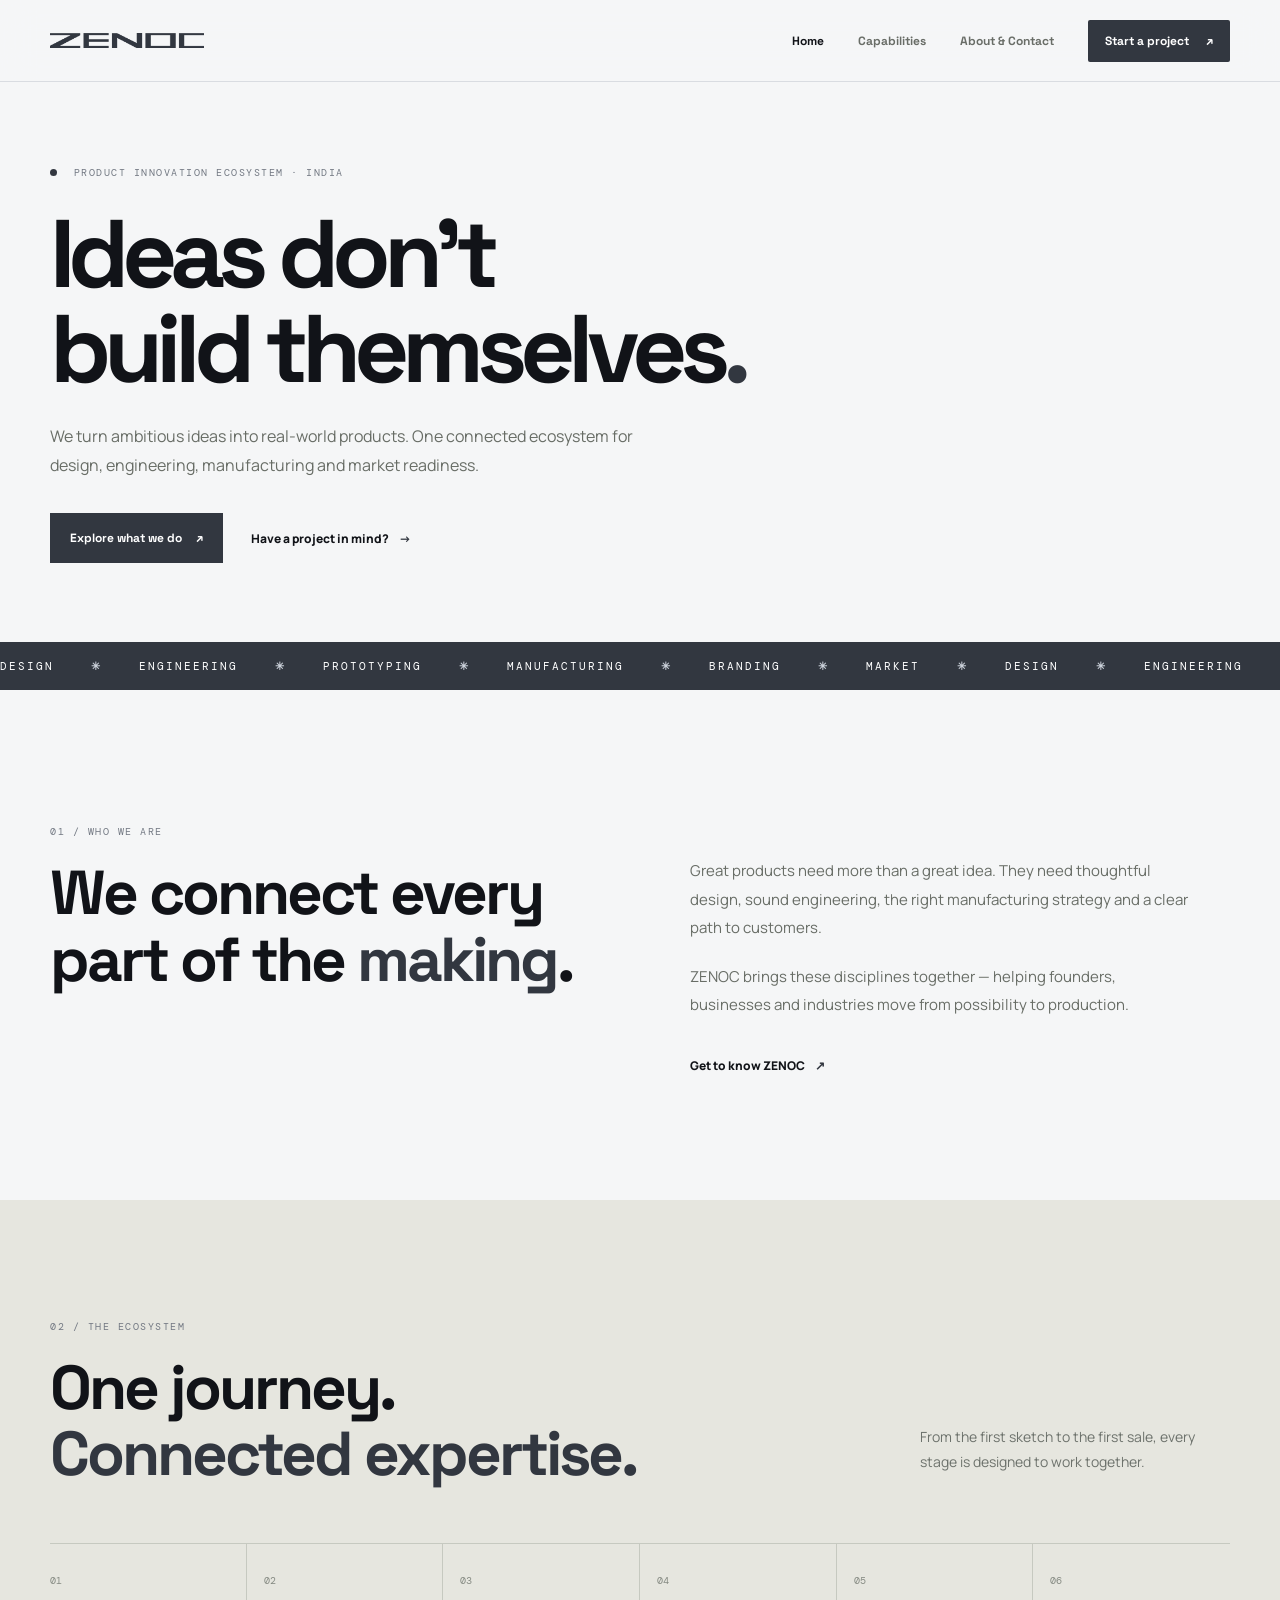
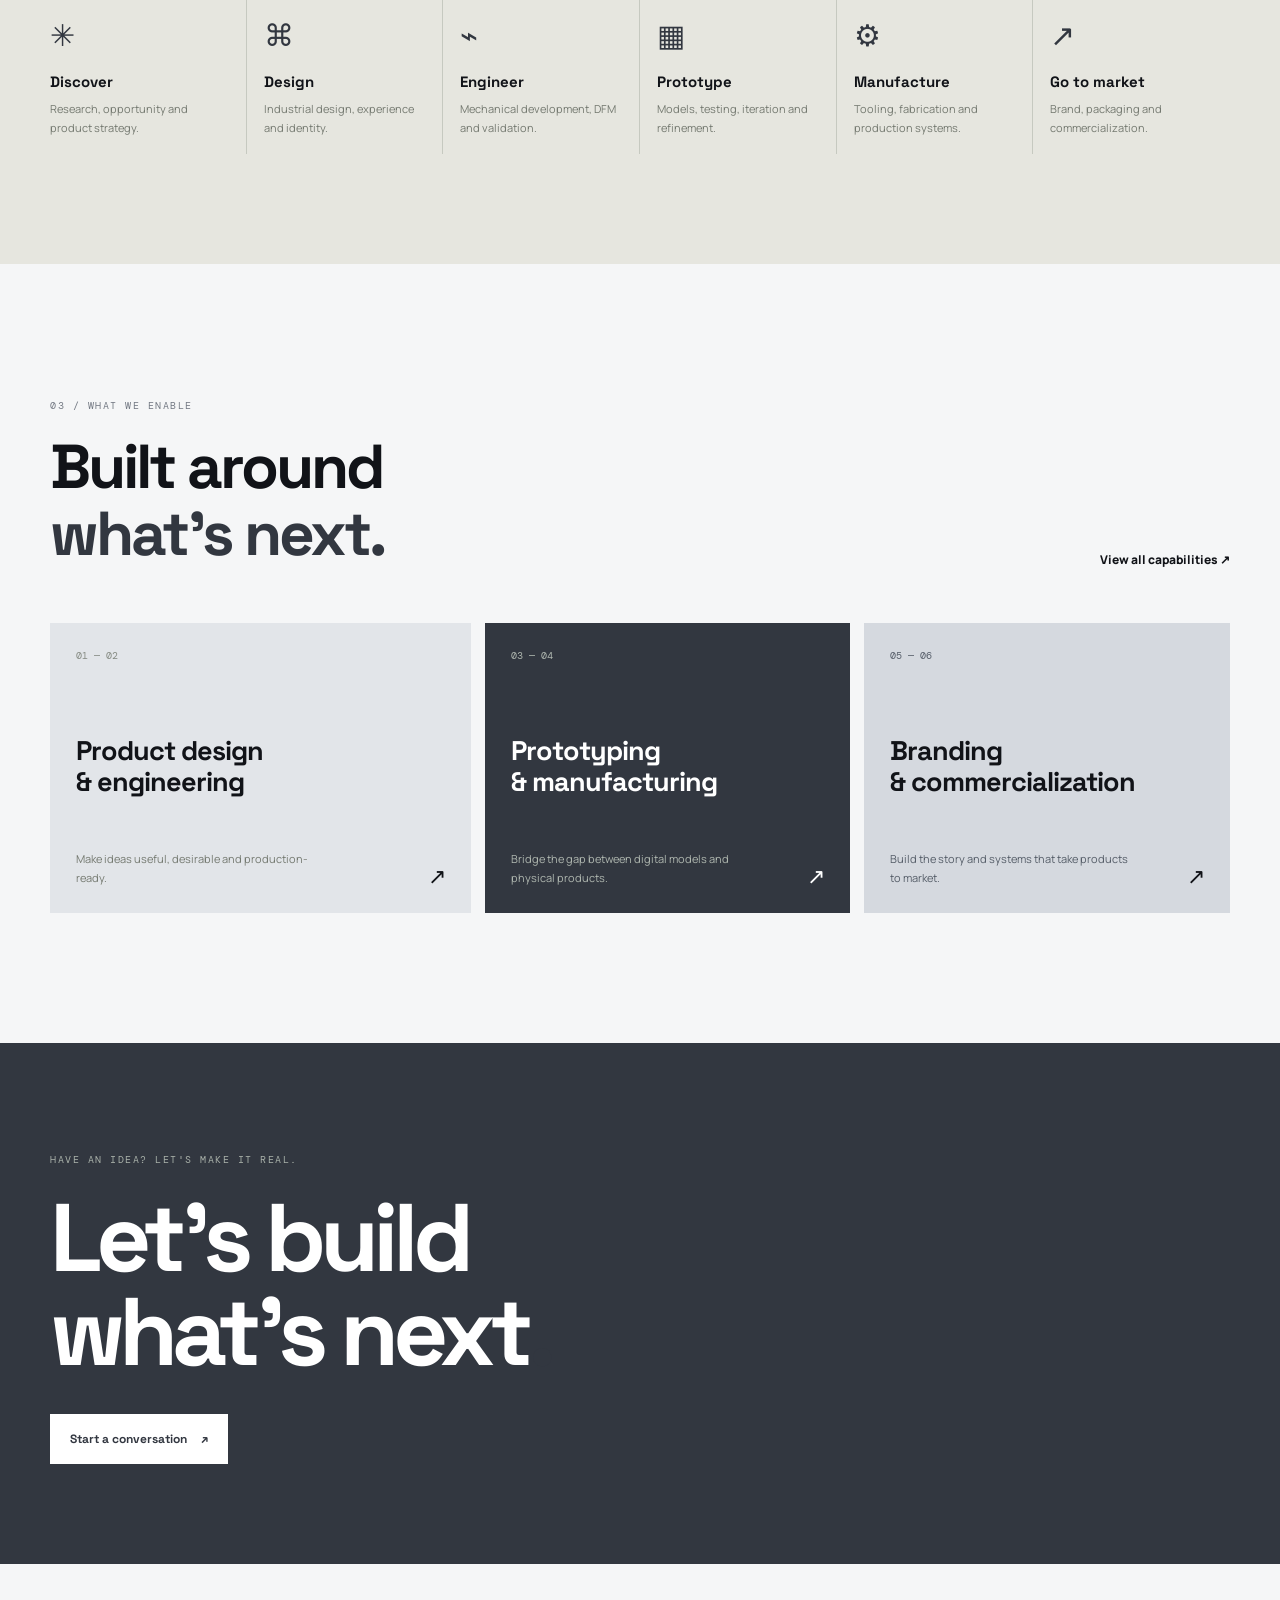
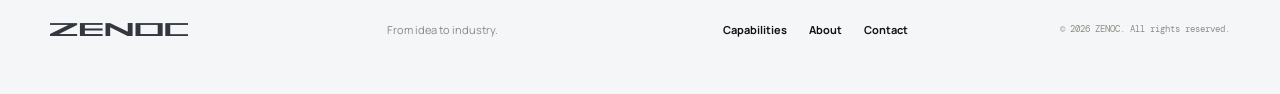
==== index.html @ 17db70b9 "upload of website" ====
<!DOCTYPE html>
<html lang="en">
<head>
  <meta charset="UTF-8"><meta name="viewport" content="width=device-width, initial-scale=1.0">
  <meta name="description" content="ZENOC — an integrated product innovation ecosystem, from idea to market.">
  <title>ZENOC — From Idea to Industry</title>
  <link rel="preconnect" href="https://fonts.googleapis.com"><link rel="preconnect" href="https://fonts.gstatic.com" crossorigin>
  <link href="https://fonts.googleapis.com/css2?family=DM+Mono:wght@400;500&family=Manrope:wght@400;500;600;700;800&family=Space+Grotesk:wght@400;500;600;700&display=swap" rel="stylesheet">
  <link rel="stylesheet" href="styles.css"><script src="script.js" defer></script>
</head>
<body>
<header class="site-header"><a class="brand logo-brand" href="index.html"><img src="zenoc-logo.png" alt="ZENOC"></a><button class="menu-toggle" aria-label="Open menu" aria-expanded="false">☰</button>
<nav class="nav"><a class="active" href="index.html">Home</a><a href="capabilities.html">Capabilities</a><a href="about.html">About & Contact</a><a class="nav-cta" href="about.html#contact">Start a project <span>↗</span></a></nav></header>
<main>
<section class="hero wrap">
  <div class="hero-copy"><p class="eyebrow"><i></i> PRODUCT INNOVATION ECOSYSTEM · INDIA</p>
    <h1>Ideas don't<br>build themselves<span class="accent">.</span></h1>
    <p class="hero-lead">We turn ambitious ideas into real-world products. One connected ecosystem for design, engineering, manufacturing and market readiness.</p>
    <div class="hero-actions"><a class="button button-dark" href="capabilities.html">Explore what we do <span>↗</span></a><a class="text-link" href="about.html#contact">Have a project in mind? <span>→</span></a></div>
  </div>
</section>
<section class="ticker"><div>DESIGN <b>✳</b> ENGINEERING <b>✳</b> PROTOTYPING <b>✳</b> MANUFACTURING <b>✳</b> BRANDING <b>✳</b> MARKET <b>✳</b> DESIGN <b>✳</b> ENGINEERING <b>✳</b></div></section>
<section class="section wrap intro-section"><div><p class="eyebrow">01 / WHO WE ARE</p><h2>We connect every<br>part of the <em>making</em>.</h2></div><div class="intro-text"><p>Great products need more than a great idea. They need thoughtful design, sound engineering, the right manufacturing strategy and a clear path to customers.</p><p>ZENOC brings these disciplines together — helping founders, businesses and industries move from possibility to production.</p><a class="arrow-link" href="about.html">Get to know ZENOC <span>↗</span></a></div></section>
<section class="ecosystem-section"><div class="wrap"><div class="section-heading"><div><p class="eyebrow">02 / THE ECOSYSTEM</p><h2>One journey.<br><em>Connected expertise.</em></h2></div><p>From the first sketch to the first sale, every stage is designed to work together.</p></div>
<div class="journey">
  <div class="journey-step"><span>01</span><div class="step-icon">✳</div><h3>Discover</h3><p>Research, opportunity and product strategy.</p></div>
  <div class="journey-step"><span>02</span><div class="step-icon">⌘</div><h3>Design</h3><p>Industrial design, experience and identity.</p></div>
  <div class="journey-step"><span>03</span><div class="step-icon">⌁</div><h3>Engineer</h3><p>Mechanical development, DFM and validation.</p></div>
  <div class="journey-step"><span>04</span><div class="step-icon">▦</div><h3>Prototype</h3><p>Models, testing, iteration and refinement.</p></div>
  <div class="journey-step"><span>05</span><div class="step-icon">⚙</div><h3>Manufacture</h3><p>Tooling, fabrication and production systems.</p></div>
  <div class="journey-step"><span>06</span><div class="step-icon">↗</div><h3>Go to market</h3><p>Brand, packaging and commercialization.</p></div>
</div></div></section>
<section class="section wrap capabilities-preview"><div class="section-heading"><div><p class="eyebrow">03 / WHAT WE ENABLE</p><h2>Built around<br><em>what's next.</em></h2></div><a class="arrow-link" href="capabilities.html">View all capabilities ↗</a></div>
<div class="cap-grid"><a class="cap-card cap-large" href="capabilities.html"><span class="card-no">01 — 02</span><h3>Product design<br>& engineering</h3><p>Make ideas useful, desirable and production-ready.</p><span class="card-arrow">↗</span></a><a class="cap-card cap-dark" href="capabilities.html"><span class="card-no">03 — 04</span><h3>Prototyping<br>& manufacturing</h3><p>Bridge the gap between digital models and physical products.</p><span class="card-arrow">↗</span></a><a class="cap-card cap-orange" href="capabilities.html"><span class="card-no">05 — 06</span><h3>Branding<br>& commercialization</h3><p>Build the story and systems that take products to market.</p><span class="card-arrow">↗</span></a></div></section>
<section class="cta-band"><div class="wrap cta-inner"><p class="eyebrow">HAVE AN IDEA? LET'S MAKE IT REAL.</p><h2>Let's build<br>what's next<span class="accent">.</span></h2><a class="button button-light" href="about.html#contact">Start a conversation <span>↗</span></a></div></section>
</main>
<footer class="footer wrap"><a class="brand logo-brand" href="index.html"><img src="zenoc-logo.png" alt="ZENOC"></a><p>From idea to industry.</p><div class="footer-links"><a href="capabilities.html">Capabilities</a><a href="about.html">About</a><a href="about.html#contact">Contact</a></div><small>© <span id="year"></span> ZENOC. All rights reserved.</small></footer>
</body></html>
---- styles.css ----
/* ZENOC — responsive visual system */
:root{--ink:#171918;--paper:#f2f1ec;--muted:#777b75;--line:#d6d7d0;--orange:#323740;--white:#fff;--mono:"DM Mono",monospace;--sans:"Manrope",Arial,sans-serif}
*{box-sizing:border-box}html{scroll-behavior:smooth}body{margin:0;background:var(--paper);color:var(--ink);font-family:var(--sans);-webkit-font-smoothing:antialiased}a{color:inherit;text-decoration:none}.wrap{width:min(1180px,calc(100% - 64px));margin:auto}.site-header{height:82px;padding:0 max(32px,calc((100vw - 1180px)/2));display:flex;align-items:center;justify-content:space-between;border-bottom:1px solid var(--line);position:relative;z-index:5;background:rgba(242,241,236,.94)}.brand{font-size:25px;font-weight:800;letter-spacing:-2px}.brand span{font:10px var(--mono);vertical-align:top;margin-left:3px;letter-spacing:0}.nav{display:flex;align-items:center;gap:34px;font-size:12px;font-weight:700}.nav a:not(.nav-cta){color:#696d67}.nav a.active,.nav a:hover{color:var(--ink)}.nav-cta{background:var(--ink);color:white;padding:13px 17px;border-radius:2px}.nav-cta span,.button span{margin-left:14px}.menu-toggle{display:none;border:0;background:none;font-size:23px}.hero{min-height:650px;display:grid;grid-template-columns:1fr .9fr;align-items:center;gap:45px;padding-top:65px;padding-bottom:70px}.eyebrow{font:10px var(--mono);letter-spacing:1.5px;color:var(--muted);text-transform:uppercase}.eyebrow i{display:inline-block;width:7px;height:7px;background:var(--orange);border-radius:50%;margin-right:9px}.hero h1,.page-hero h1{font-size:clamp(58px,7.5vw,100px);line-height:.99;letter-spacing:-7px;margin:28px 0 25px;font-weight:700}.accent{color:var(--orange)}.hero-lead,.page-lead{font-size:16px;line-height:1.8;color:#686d66;max-width:510px}.hero-actions{display:flex;align-items:center;gap:28px;margin-top:34px}.button{display:inline-flex;align-items:center;justify-content:center;padding:17px 20px;font-size:12px;font-weight:800;border:0;cursor:pointer;transition:transform .2s,background .2s}.button:hover{transform:translateY(-3px)}.button-dark{background:var(--ink);color:white}.button-dark:hover{background:var(--orange)}.button-light{background:var(--paper);color:var(--ink)}.text-link,.arrow-link{font-size:12px;font-weight:800}.text-link span,.arrow-link span{color:var(--orange);margin-left:8px}.hero-visual{height:480px;position:relative;overflow:hidden;background:#202523;background-image:linear-gradient(135deg,#303936,#111715)}.visual-grid{position:absolute;inset:0;background-image:linear-gradient(rgba(255,255,255,.08) 1px,transparent 1px),linear-gradient(90deg,rgba(255,255,255,.08) 1px,transparent 1px);background-size:40px 40px;mask-image:linear-gradient(transparent,#000 20%,#000 80%,transparent)}.orbit{position:absolute;border:1px solid rgba(255,255,255,.22);border-radius:50%;width:370px;height:370px;left:50%;top:50%;transform:translate(-50%,-50%) rotate(-28deg)}.orbit-two{width:470px;height:260px;transform:translate(-50%,-50%) rotate(35deg)}.core-object{position:absolute;left:50%;top:49%;transform:translate(-50%,-50%);width:190px;height:190px;filter:drop-shadow(20px 25px 22px #0008)}.core-front{position:absolute;inset:25px 15px 0;background:linear-gradient(145deg,#f56b40,#c43e23);clip-path:polygon(0 18%,74% 0,100% 18%,100% 82%,25% 100%,0 78%);display:grid;place-items:center;color:#fff;font-size:85px;font-weight:800;letter-spacing:-10px}.core-front span{color:#242b28}.core-top{position:absolute;top:0;left:15px;width:140px;height:45px;background:#ff986d;clip-path:polygon(0 40%,75% 0,100% 35%,25% 100%)}.core-side{position:absolute;right:0;top:30px;width:40px;height:145px;background:#9e321e;clip-path:polygon(0 0,100% 14%,100% 80%,0 100%)}.visual-label{position:absolute;color:#d7ddd8;font:9px var(--mono);letter-spacing:1.5px}.label-top{top:24px;left:24px}.label-bottom{bottom:24px;right:24px}.visual-cross{position:absolute;right:28px;top:20px;color:var(--orange);font-size:30px}.ticker{overflow:hidden;background:var(--orange);color:#171918;padding:17px 0;white-space:nowrap;font:11px var(--mono);letter-spacing:2px}.ticker div{min-width:max-content;animation:marquee 32s linear infinite}.ticker b{margin:0 28px}@keyframes marquee{to{transform:translateX(-35%)}}.section{padding-top:125px;padding-bottom:125px}.intro-section{display:grid;grid-template-columns:1fr 1fr;gap:100px}.section h2,.section-heading h2,.process-inner h2{font-size:clamp(40px,5vw,62px);line-height:1.08;letter-spacing:-3px;margin:22px 0 0}.section h2 em,.section-heading h2 em,.process-inner h2 em,.page-hero h1 em,.about-statement h2 span,.contact-grid h2 em{font-style:normal;color:var(--orange)}.intro-text{padding-top:42px;max-width:500px}.intro-text p{font-size:15px;line-height:1.9;color:#686d66;margin:0 0 20px}.arrow-link{display:inline-block;margin-top:17px}.ecosystem-section{background:#e6e6df;padding:110px 0}.section-heading{display:flex;justify-content:space-between;align-items:end;gap:40px;margin-bottom:55px}.section-heading>p{max-width:310px;color:#6d726c;font-size:14px;line-height:1.8}.journey{display:grid;grid-template-columns:repeat(6,1fr);border-top:1px solid #c6c9c0}.journey-step{padding:23px 17px 8px 0;border-right:1px solid #c6c9c0;min-height:210px}.journey-step+ .journey-step{padding-left:17px}.journey-step:last-child{border:0}.journey-step>span,.card-no,.capability-index,.audience-grid span{font:10px var(--mono);color:#858a82}.step-icon{font-size:30px;color:var(--orange);margin:25px 0 17px}.journey-step h3{font-size:15px;margin:0 0 9px}.journey-step p,.cap-card p{font-size:11px;line-height:1.7;color:#747970;margin:0}.capabilities-preview{padding-bottom:130px}.cap-grid{display:grid;grid-template-columns:1.15fr 1fr 1fr;gap:14px}.cap-card{min-height:290px;padding:26px;position:relative;display:flex;flex-direction:column;align-items:flex-start;justify-content:space-between;overflow:hidden;transition:transform .25s}.cap-card:hover{transform:translateY(-5px)}.cap-card h3{font-size:27px;line-height:1.15;letter-spacing:-1px;margin:30px 0 10px}.cap-card p{max-width:240px}.cap-large{background:#d7d9d1}.cap-dark{background:#222a26;color:white}.cap-dark p,.cap-dark .card-no{color:#b0b8b0}.cap-orange{background:var(--orange)}.cap-orange p,.cap-orange .card-no{color:#542719}.card-arrow{position:absolute;right:25px;bottom:22px;font-size:22px}.cta-band{background:#202724;color:white;padding:100px 0}.cta-inner{position:relative}.cta-inner h2{font-size:clamp(58px,8vw,96px);line-height:.98;letter-spacing:-6px;margin:25px 0 35px}.cta-inner .eyebrow{color:#a9b1a9}.footer{min-height:130px;display:grid;grid-template-columns:1fr 1fr 1fr auto;align-items:center;gap:20px}.footer>p{font-size:11px;color:#858a82}.footer-links{display:flex;gap:22px;font-size:11px;font-weight:700}.footer small{font:9px var(--mono);color:#8a8e87}.page-hero{padding-top:115px;padding-bottom:90px}.page-hero h1{font-size:clamp(58px,8vw,92px);margin:28px 0}.page-lead{max-width:560px}.capability-list{padding-bottom:110px}.capability-row{display:grid;grid-template-columns:180px 1fr 120px;gap:35px;padding:48px 0;border-top:1px solid var(--line)}.capability-index{padding-top:10px}.capability-row h2{font-size:35px;line-height:1.13;letter-spacing:-1.8px;margin:0 0 17px}.capability-row p{max-width:590px;color:#70756e;font-size:13px;line-height:1.8}.capability-row ul{display:flex;flex-wrap:wrap;gap:8px 25px;padding:0;margin:20px 0 0;list-style:none}.capability-row li{font:10px var(--mono);color:#6d726b}.capability-row li:before{content:"↗";color:var(--orange);margin-right:7px}.capability-symbol{font-size:65px;color:var(--orange);justify-self:end;padding-top:8px}.process-strip{background:#e5e6df;padding:95px 0}.process-inner h2{margin-bottom:45px}.process-points{display:grid;grid-template-columns:repeat(5,1fr);border-top:1px solid #c5c9c0}.process-points div{padding:20px 10px 0 0;display:flex;flex-direction:column;gap:24px}.process-points b{font:11px var(--mono);color:var(--orange)}.process-points span{font-size:12px;font-weight:700}.mini-cta{padding-top:90px;padding-bottom:90px;display:flex;align-items:center;justify-content:space-between}.mini-cta h2{font-size:38px;letter-spacing:-2px;line-height:1.1}.about-hero{padding-bottom:120px}.about-statement{background:#202724;color:white;padding:100px 0}.statement-grid{display:grid;grid-template-columns:1fr 1.6fr;gap:20px 60px}.statement-grid .eyebrow{color:#a9b1a9}.about-statement h2{font-size:clamp(43px,6vw,70px);line-height:1.12;letter-spacing:-3px;margin:0;grid-column:2}.statement-grid>p:last-child{grid-column:2;max-width:550px;color:#b5bcb5;font-size:14px;line-height:1.9}.audience-grid{display:grid;grid-template-columns:repeat(4,1fr);gap:25px}.audience-grid>div{border-top:1px solid var(--line);padding-top:20px}.audience-grid h3{font-size:16px;margin:30px 0 10px}.audience-grid p{font-size:12px;color:#747970;line-height:1.8}.contact-section{background:#e4e5de;padding:110px 0}.contact-grid{display:grid;grid-template-columns:1fr 1fr;gap:100px}.contact-grid h2{font-size:clamp(50px,6vw,75px);line-height:1.03;letter-spacing:-4px;margin:25px 0}.contact-note{max-width:400px;color:#6f746d;font-size:14px;line-height:1.8}.contact-meta{display:flex;flex-direction:column;gap:8px;margin-top:45px}.contact-meta span{font:9px var(--mono);color:#888d85;letter-spacing:1px}.contact-meta a{font-weight:800;font-size:16px}.contact-meta small{font-size:10px;color:#8b8f88}.contact-form{background:var(--paper);padding:35px;display:flex;flex-direction:column;gap:20px}.contact-form label{display:flex;flex-direction:column;gap:9px;font-size:11px;font-weight:800}.contact-form input,.contact-form select,.contact-form textarea{width:100%;border:0;border-bottom:1px solid #c9ccc3;background:transparent;padding:12px 0;font:12px var(--sans);color:var(--ink);outline:none;border-radius:0}.contact-form input:focus,.contact-form select:focus,.contact-form textarea:focus{border-color:var(--orange)}.contact-form textarea{resize:vertical}.contact-form .button{align-self:flex-start}.form-note{font-size:10px;color:#858a82;line-height:1.6;margin:0}
@media(max-width:850px){.wrap{width:min(100% - 40px,650px)}.site-header{padding:0 20px;height:72px}.menu-toggle{display:block}.nav{display:none;position:absolute;top:72px;left:0;right:0;background:var(--paper);padding:20px;flex-direction:column;align-items:stretch;gap:20px;border-bottom:1px solid var(--line)}.nav.open{display:flex}.nav-cta{text-align:center}.hero{grid-template-columns:1fr;padding-top:65px;gap:45px}.hero h1,.page-hero h1{letter-spacing:-4px}.hero-visual{height:390px}.intro-section,.contact-grid{grid-template-columns:1fr;gap:30px}.intro-text{padding-top:0}.section{padding-top:85px;padding-bottom:85px}.section-heading{align-items:flex-start;flex-direction:column;gap:15px}.journey{grid-template-columns:repeat(3,1fr)}.journey-step:nth-child(3){border-right:0}.journey-step:nth-child(4),.journey-step:nth-child(5),.journey-step:nth-child(6){border-top:1px solid #c6c9c0}.journey-step:nth-child(4){padding-left:0}.cap-grid{grid-template-columns:1fr 1fr}.cap-large{grid-column:span 2}.footer{grid-template-columns:1fr 1fr;padding-top:30px;padding-bottom:30px}.footer-links{justify-content:flex-end}.footer small{grid-column:span 2}.capability-row{grid-template-columns:110px 1fr 55px;gap:15px}.capability-symbol{font-size:45px}.process-points{grid-template-columns:repeat(3,1fr);row-gap:25px}.statement-grid{grid-template-columns:1fr;gap:25px}.about-statement h2,.statement-grid>p:last-child{grid-column:1}.audience-grid{grid-template-columns:1fr 1fr}.contact-grid{gap:45px}}
@media(max-width:520px){.wrap{width:calc(100% - 36px)}.hero{min-height:0;padding-top:55px;padding-bottom:55px}.hero h1,.page-hero h1{font-size:57px;letter-spacing:-4px}.hero-lead,.page-lead{font-size:14px}.hero-actions{align-items:flex-start;flex-direction:column;gap:20px}.hero-visual{height:330px}.orbit{width:280px;height:280px}.orbit-two{width:350px;height:210px}.core-object{transform:translate(-50%,-50%) scale(.8)}.ticker{padding:14px 0}.ticker div{font-size:9px}.section h2,.section-heading h2,.process-inner h2{font-size:43px;letter-spacing:-2px}.journey{grid-template-columns:1fr 1fr}.journey-step:nth-child(2),.journey-step:nth-child(4){border-right:0}.journey-step:nth-child(3){border-right:1px solid #c6c9c0}.journey-step:nth-child(3){border-top:1px solid #c6c9c0}.journey-step:nth-child(4){border-top:1px solid #c6c9c0}.journey-step:nth-child(5){padding-left:0}.cap-grid{grid-template-columns:1fr}.cap-large{grid-column:auto}.cap-card{min-height:245px}.cta-band{padding:75px 0}.cta-inner h2{font-size:65px;letter-spacing:-4px}.footer{grid-template-columns:1fr;gap:13px}.footer-links{justify-content:flex-start}.footer small{grid-column:auto}.page-hero{padding-top:75px;padding-bottom:65px}.capability-row{grid-template-columns:1fr 45px;gap:8px;padding:35px 0}.capability-index{grid-column:span 2}.capability-row h2{font-size:30px}.capability-row>div:nth-child(2){grid-column:1}.capability-symbol{grid-column:2;grid-row:2;font-size:38px}.capability-row ul{gap:9px 16px}.process-points{grid-template-columns:1fr 1fr}.mini-cta{align-items:flex-start;flex-direction:column;gap:20px}.audience-grid{grid-template-columns:1fr 1fr;gap:22px 15px}.contact-section{padding:75px 0}.contact-form{padding:24px 18px}.contact-grid h2{font-size:57px}}

/* ZENOC monochrome glass identity */
:root{--ink:#111318;--paper:#f5f6f7;--muted:#737983;--line:#d9dce1;--orange:#323740}
body{background:#f5f6f7;color:#111318}
.site-header{background:rgba(245,246,247,.88);backdrop-filter:blur(18px);-webkit-backdrop-filter:blur(18px)}
.nav-cta,.button-dark{background:#323740;color:#fff}
.nav-cta:hover,.button-dark:hover{background:#111318}
.hero-visual.glass-visual{isolation:isolate;background:radial-gradient(ellipse at 50% 40%,#69717d 0%,#323740 45%,#171a20 100%);border:1px solid rgba(255,255,255,.16);box-shadow:0 28px 70px rgba(20,25,33,.18);overflow:hidden}
.glass-visual:before{content:"";position:absolute;inset:0;background:linear-gradient(135deg,rgba(255,255,255,.14),transparent 38%,rgba(255,255,255,.04));z-index:-1}
.glass-visual .visual-grid{background-image:linear-gradient(rgba(255,255,255,.055) 1px,transparent 1px),linear-gradient(90deg,rgba(255,255,255,.055) 1px,transparent 1px);background-size:48px 48px}
.glass-orb{position:absolute;border:1px solid rgba(255,255,255,.19);border-radius:50%}
.orb-a{width:390px;height:390px;left:15%;top:12%;box-shadow:inset 0 0 60px rgba(255,255,255,.04),0 0 50px rgba(255,255,255,.035)}
.orb-b{width:260px;height:260px;right:8%;bottom:8%;border-color:rgba(255,255,255,.12)}
.glass-panel{position:absolute;background:linear-gradient(135deg,rgba(255,255,255,.23),rgba(255,255,255,.055));border:1px solid rgba(255,255,255,.38);box-shadow:0 20px 55px rgba(0,0,0,.22),inset 0 1px 0 rgba(255,255,255,.35);backdrop-filter:blur(22px);-webkit-backdrop-filter:blur(22px);color:#fff}
.panel-main{width:220px;height:270px;left:50%;top:50%;transform:translate(-50%,-46%) rotate(-5deg);padding:23px;display:flex;flex-direction:column;justify-content:space-between;border-radius:18px}
.panel-main strong{font-size:48px;line-height:.93;letter-spacing:-3px}.panel-main em{font-style:normal;color:#cbd1da}
.panel-main .panel-kicker,.panel-main small,.panel-back span,.panel-back b,.panel-side span{font:9px var(--mono);letter-spacing:1.2px}
.panel-main small{color:#d0d5dc}
.panel-back{width:220px;height:145px;left:18%;top:23%;transform:rotate(12deg);border-radius:15px;padding:17px;display:flex;justify-content:space-between;align-items:flex-start}
.panel-back b{align-self:flex-end}
.panel-side{right:9%;bottom:22%;padding:16px 19px;border-radius:12px;display:flex;flex-direction:column;gap:13px;transform:rotate(5deg)}
.glass-visual .visual-label{color:rgba(255,255,255,.8)}.glass-visual .visual-cross{color:#fff}
.orbit,.core-object{display:none}
.ticker{background:#323740;color:#fff}.ticker b{color:#cbd1da}
.cap-large{background:#e2e5e9}.cap-dark{background:#323740}.cap-orange{background:#d5d9df}
.cap-orange p,.cap-orange .card-no{color:#555d68}
.cta-band,.about-statement{background:#323740}.button-light{background:#fff;color:#323740}
@media(max-width:520px){.panel-main{transform:translate(-50%,-46%) scale(.82) rotate(-5deg)}.panel-back{left:5%;top:18%;transform:scale(.8) rotate(12deg)}.panel-side{right:4%;bottom:13%;transform:scale(.82) rotate(5deg)}}

/* Typography and supplied ZENOC wordmark */
:root{--sans:"Manrope",Arial,sans-serif;--display:"Space Grotesk","Manrope",sans-serif}
h1,h2,h3,.brand,.button,.nav{font-family:var(--display)}
.brand.logo-brand{display:inline-flex;align-items:center;width:154px;line-height:0}
.brand.logo-brand img{display:block;width:100%;height:auto;object-fit:contain}
.footer .brand.logo-brand{width:138px}
@media(max-width:520px){.brand.logo-brand{width:138px}.footer .brand.logo-brand{width:130px}}

/* Contact form submission states and invisible spam honeypot */
.website-field{position:absolute!important;left:-10000px!important;width:1px!important;height:1px!important;overflow:hidden!important}
.contact-form button:disabled{opacity:.6;cursor:wait}
.form-note.form-error{color:#a32929}

/* Homepage hero: remove decorative image/artwork and use a clean editorial layout */
.hero{grid-template-columns:minmax(0,1fr);min-height:560px;max-width:1180px}
.hero-copy{max-width:820px}
.hero-lead{max-width:620px}
@media(max-width:850px){.hero{grid-template-columns:1fr;min-height:0}}
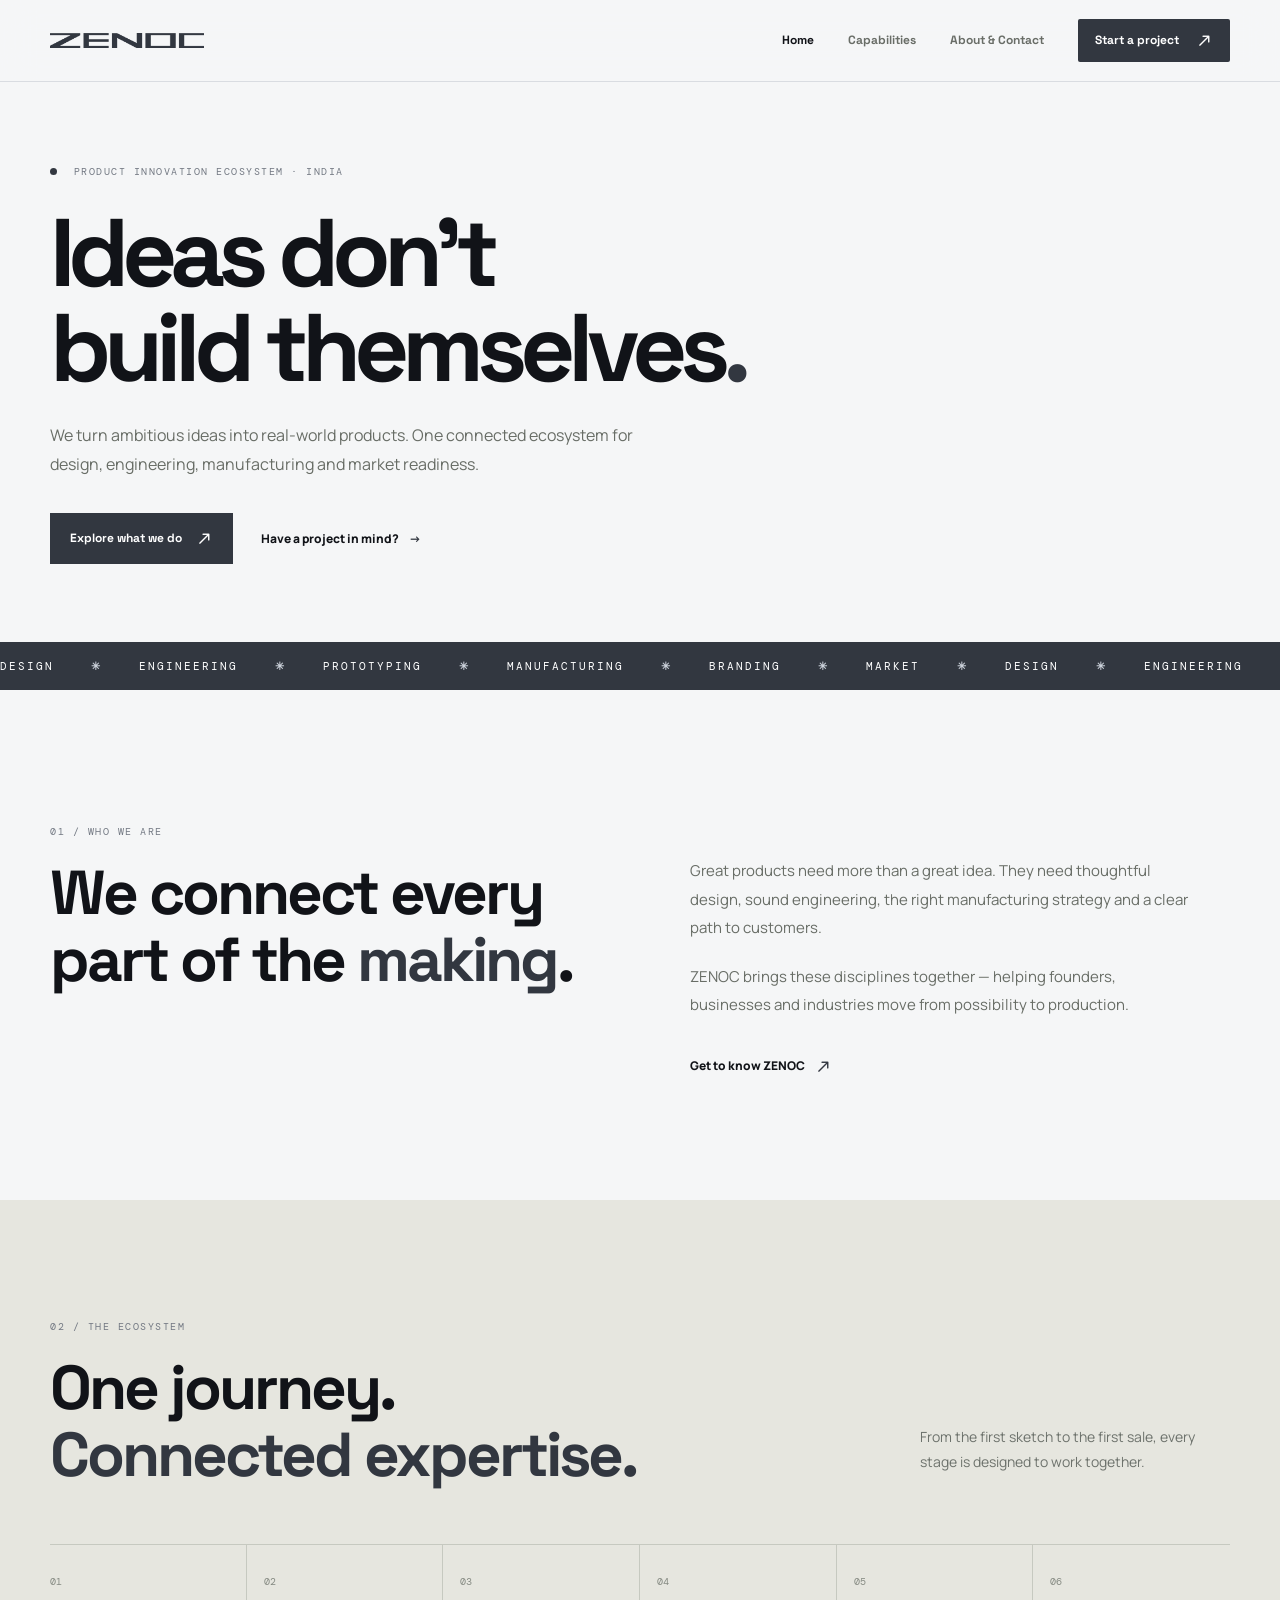
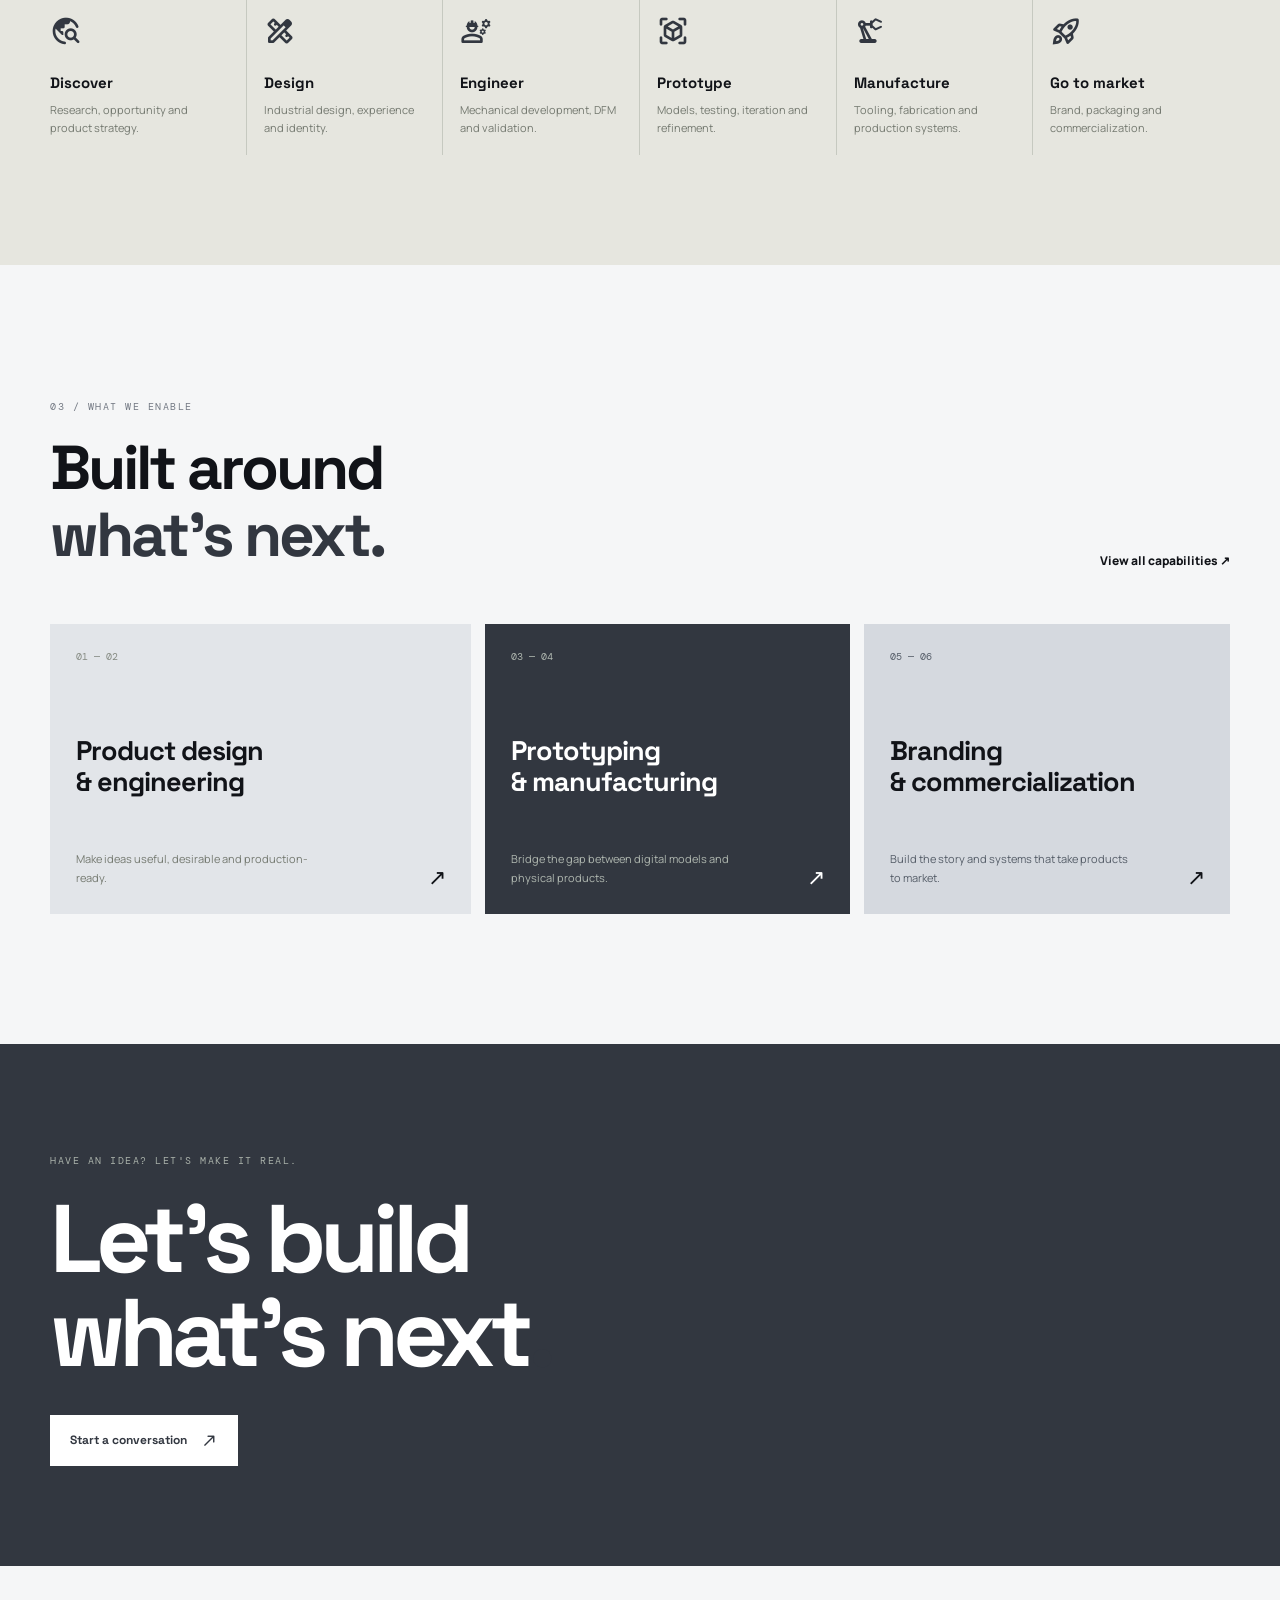
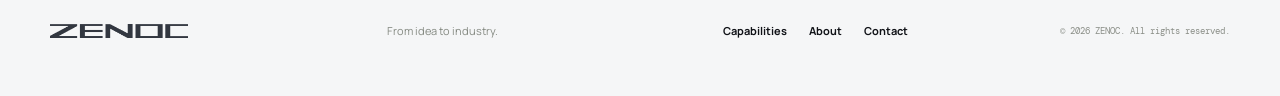
==== commit bd73658e: "v2" ====
--- a/index.html
+++ b/index.html
@@ -6,33 +6,33 @@
   <title>ZENOC — From Idea to Industry</title>
   <link rel="preconnect" href="https://fonts.googleapis.com"><link rel="preconnect" href="https://fonts.gstatic.com" crossorigin>
   <link href="https://fonts.googleapis.com/css2?family=DM+Mono:wght@400;500&family=Manrope:wght@400;500;600;700;800&family=Space+Grotesk:wght@400;500;600;700&display=swap" rel="stylesheet">
-  <link rel="stylesheet" href="styles.css"><script src="script.js" defer></script>
+  <link href="https://fonts.googleapis.com/css2?family=Material+Symbols+Rounded:opsz,wght,FILL,GRAD@20..48,400,0,0" rel="stylesheet"><link rel="stylesheet" href="styles.css"><script src="script.js" defer></script>
 </head>
 <body>
-<header class="site-header"><a class="brand logo-brand" href="index.html"><img src="zenoc-logo.png" alt="ZENOC"></a><button class="menu-toggle" aria-label="Open menu" aria-expanded="false">☰</button>
-<nav class="nav"><a class="active" href="index.html">Home</a><a href="capabilities.html">Capabilities</a><a href="about.html">About & Contact</a><a class="nav-cta" href="about.html#contact">Start a project <span>↗</span></a></nav></header>
+<header class="site-header"><a class="brand logo-brand" href="index.html"><img src="zenoc-logo.png" alt="ZENOC"></a><button class="menu-toggle" aria-label="Open menu" aria-expanded="false"><span class="material-symbols-rounded" aria-hidden="true">menu</span></button>
+<nav class="nav"><a class="active" href="index.html">Home</a><a href="capabilities.html">Capabilities</a><a href="about.html">About & Contact</a><a class="nav-cta" href="about.html#contact">Start a project <span class="material-symbols-rounded icon-inline" aria-hidden="true">north_east</span></a></nav></header>
 <main>
 <section class="hero wrap">
   <div class="hero-copy"><p class="eyebrow"><i></i> PRODUCT INNOVATION ECOSYSTEM · INDIA</p>
     <h1>Ideas don't<br>build themselves<span class="accent">.</span></h1>
     <p class="hero-lead">We turn ambitious ideas into real-world products. One connected ecosystem for design, engineering, manufacturing and market readiness.</p>
-    <div class="hero-actions"><a class="button button-dark" href="capabilities.html">Explore what we do <span>↗</span></a><a class="text-link" href="about.html#contact">Have a project in mind? <span>→</span></a></div>
+    <div class="hero-actions"><a class="button button-dark" href="capabilities.html">Explore what we do <span class="material-symbols-rounded icon-inline" aria-hidden="true">north_east</span></a><a class="text-link" href="about.html#contact">Have a project in mind? <span>→</span></a></div>
   </div>
 </section>
 <section class="ticker"><div>DESIGN <b>✳</b> ENGINEERING <b>✳</b> PROTOTYPING <b>✳</b> MANUFACTURING <b>✳</b> BRANDING <b>✳</b> MARKET <b>✳</b> DESIGN <b>✳</b> ENGINEERING <b>✳</b></div></section>
-<section class="section wrap intro-section"><div><p class="eyebrow">01 / WHO WE ARE</p><h2>We connect every<br>part of the <em>making</em>.</h2></div><div class="intro-text"><p>Great products need more than a great idea. They need thoughtful design, sound engineering, the right manufacturing strategy and a clear path to customers.</p><p>ZENOC brings these disciplines together — helping founders, businesses and industries move from possibility to production.</p><a class="arrow-link" href="about.html">Get to know ZENOC <span>↗</span></a></div></section>
+<section class="section wrap intro-section"><div><p class="eyebrow">01 / WHO WE ARE</p><h2>We connect every<br>part of the <em>making</em>.</h2></div><div class="intro-text"><p>Great products need more than a great idea. They need thoughtful design, sound engineering, the right manufacturing strategy and a clear path to customers.</p><p>ZENOC brings these disciplines together — helping founders, businesses and industries move from possibility to production.</p><a class="arrow-link" href="about.html">Get to know ZENOC <span class="material-symbols-rounded icon-inline" aria-hidden="true">north_east</span></a></div></section>
 <section class="ecosystem-section"><div class="wrap"><div class="section-heading"><div><p class="eyebrow">02 / THE ECOSYSTEM</p><h2>One journey.<br><em>Connected expertise.</em></h2></div><p>From the first sketch to the first sale, every stage is designed to work together.</p></div>
 <div class="journey">
-  <div class="journey-step"><span>01</span><div class="step-icon">✳</div><h3>Discover</h3><p>Research, opportunity and product strategy.</p></div>
-  <div class="journey-step"><span>02</span><div class="step-icon">⌘</div><h3>Design</h3><p>Industrial design, experience and identity.</p></div>
-  <div class="journey-step"><span>03</span><div class="step-icon">⌁</div><h3>Engineer</h3><p>Mechanical development, DFM and validation.</p></div>
-  <div class="journey-step"><span>04</span><div class="step-icon">▦</div><h3>Prototype</h3><p>Models, testing, iteration and refinement.</p></div>
-  <div class="journey-step"><span>05</span><div class="step-icon">⚙</div><h3>Manufacture</h3><p>Tooling, fabrication and production systems.</p></div>
-  <div class="journey-step"><span>06</span><div class="step-icon">↗</div><h3>Go to market</h3><p>Brand, packaging and commercialization.</p></div>
+  <div class="journey-step"><span>01</span><div class="step-icon"><span class="material-symbols-rounded step-material-icon" aria-hidden="true">travel_explore</span></div><h3>Discover</h3><p>Research, opportunity and product strategy.</p></div>
+  <div class="journey-step"><span>02</span><div class="step-icon"><span class="material-symbols-rounded step-material-icon" aria-hidden="true">design_services</span></div><h3>Design</h3><p>Industrial design, experience and identity.</p></div>
+  <div class="journey-step"><span>03</span><div class="step-icon"><span class="material-symbols-rounded step-material-icon" aria-hidden="true">engineering</span></div><h3>Engineer</h3><p>Mechanical development, DFM and validation.</p></div>
+  <div class="journey-step"><span>04</span><div class="step-icon"><span class="material-symbols-rounded step-material-icon" aria-hidden="true">view_in_ar</span></div><h3>Prototype</h3><p>Models, testing, iteration and refinement.</p></div>
+  <div class="journey-step"><span>05</span><div class="step-icon"><span class="material-symbols-rounded step-material-icon" aria-hidden="true">precision_manufacturing</span></div><h3>Manufacture</h3><p>Tooling, fabrication and production systems.</p></div>
+  <div class="journey-step"><span>06</span><div class="step-icon"><span class="material-symbols-rounded step-material-icon" aria-hidden="true">rocket_launch</span></div><h3>Go to market</h3><p>Brand, packaging and commercialization.</p></div>
 </div></div></section>
 <section class="section wrap capabilities-preview"><div class="section-heading"><div><p class="eyebrow">03 / WHAT WE ENABLE</p><h2>Built around<br><em>what's next.</em></h2></div><a class="arrow-link" href="capabilities.html">View all capabilities ↗</a></div>
 <div class="cap-grid"><a class="cap-card cap-large" href="capabilities.html"><span class="card-no">01 — 02</span><h3>Product design<br>& engineering</h3><p>Make ideas useful, desirable and production-ready.</p><span class="card-arrow">↗</span></a><a class="cap-card cap-dark" href="capabilities.html"><span class="card-no">03 — 04</span><h3>Prototyping<br>& manufacturing</h3><p>Bridge the gap between digital models and physical products.</p><span class="card-arrow">↗</span></a><a class="cap-card cap-orange" href="capabilities.html"><span class="card-no">05 — 06</span><h3>Branding<br>& commercialization</h3><p>Build the story and systems that take products to market.</p><span class="card-arrow">↗</span></a></div></section>
-<section class="cta-band"><div class="wrap cta-inner"><p class="eyebrow">HAVE AN IDEA? LET'S MAKE IT REAL.</p><h2>Let's build<br>what's next<span class="accent">.</span></h2><a class="button button-light" href="about.html#contact">Start a conversation <span>↗</span></a></div></section>
+<section class="cta-band"><div class="wrap cta-inner"><p class="eyebrow">HAVE AN IDEA? LET'S MAKE IT REAL.</p><h2>Let's build<br>what's next<span class="accent">.</span></h2><a class="button button-light" href="about.html#contact">Start a conversation <span class="material-symbols-rounded icon-inline" aria-hidden="true">north_east</span></a></div></section>
 </main>
 <footer class="footer wrap"><a class="brand logo-brand" href="index.html"><img src="zenoc-logo.png" alt="ZENOC"></a><p>From idea to industry.</p><div class="footer-links"><a href="capabilities.html">Capabilities</a><a href="about.html">About</a><a href="about.html#contact">Contact</a></div><small>© <span id="year"></span> ZENOC. All rights reserved.</small></footer>
 </body></html>
--- a/styles.css
+++ b/styles.css
@@ -50,3 +50,12 @@
 .hero-copy{max-width:820px}
 .hero-lead{max-width:620px}
 @media(max-width:850px){.hero{grid-template-columns:1fr;min-height:0}}
+
+
+/* Google Material Symbols — consistent icon system across ZENOC */
+.material-symbols-rounded{font-family:'Material Symbols Rounded';font-weight:normal;font-style:normal;font-size:1em;line-height:1;letter-spacing:normal;text-transform:none;display:inline-block;white-space:nowrap;word-wrap:normal;direction:ltr;-webkit-font-feature-settings:'liga';-webkit-font-smoothing:antialiased;font-feature-settings:'liga';font-variation-settings:'FILL' 0,'wght' 400,'GRAD' 0,'opsz' 24}
+.icon-inline{font-size:17px;vertical-align:middle;margin-left:10px}
+.menu-toggle .material-symbols-rounded{font-size:26px}
+.step-icon .step-material-icon{font-size:32px}
+.capability-symbol .material-symbols-rounded{font-size:62px}
+@media(max-width:760px){.capability-symbol .material-symbols-rounded{font-size:48px}}
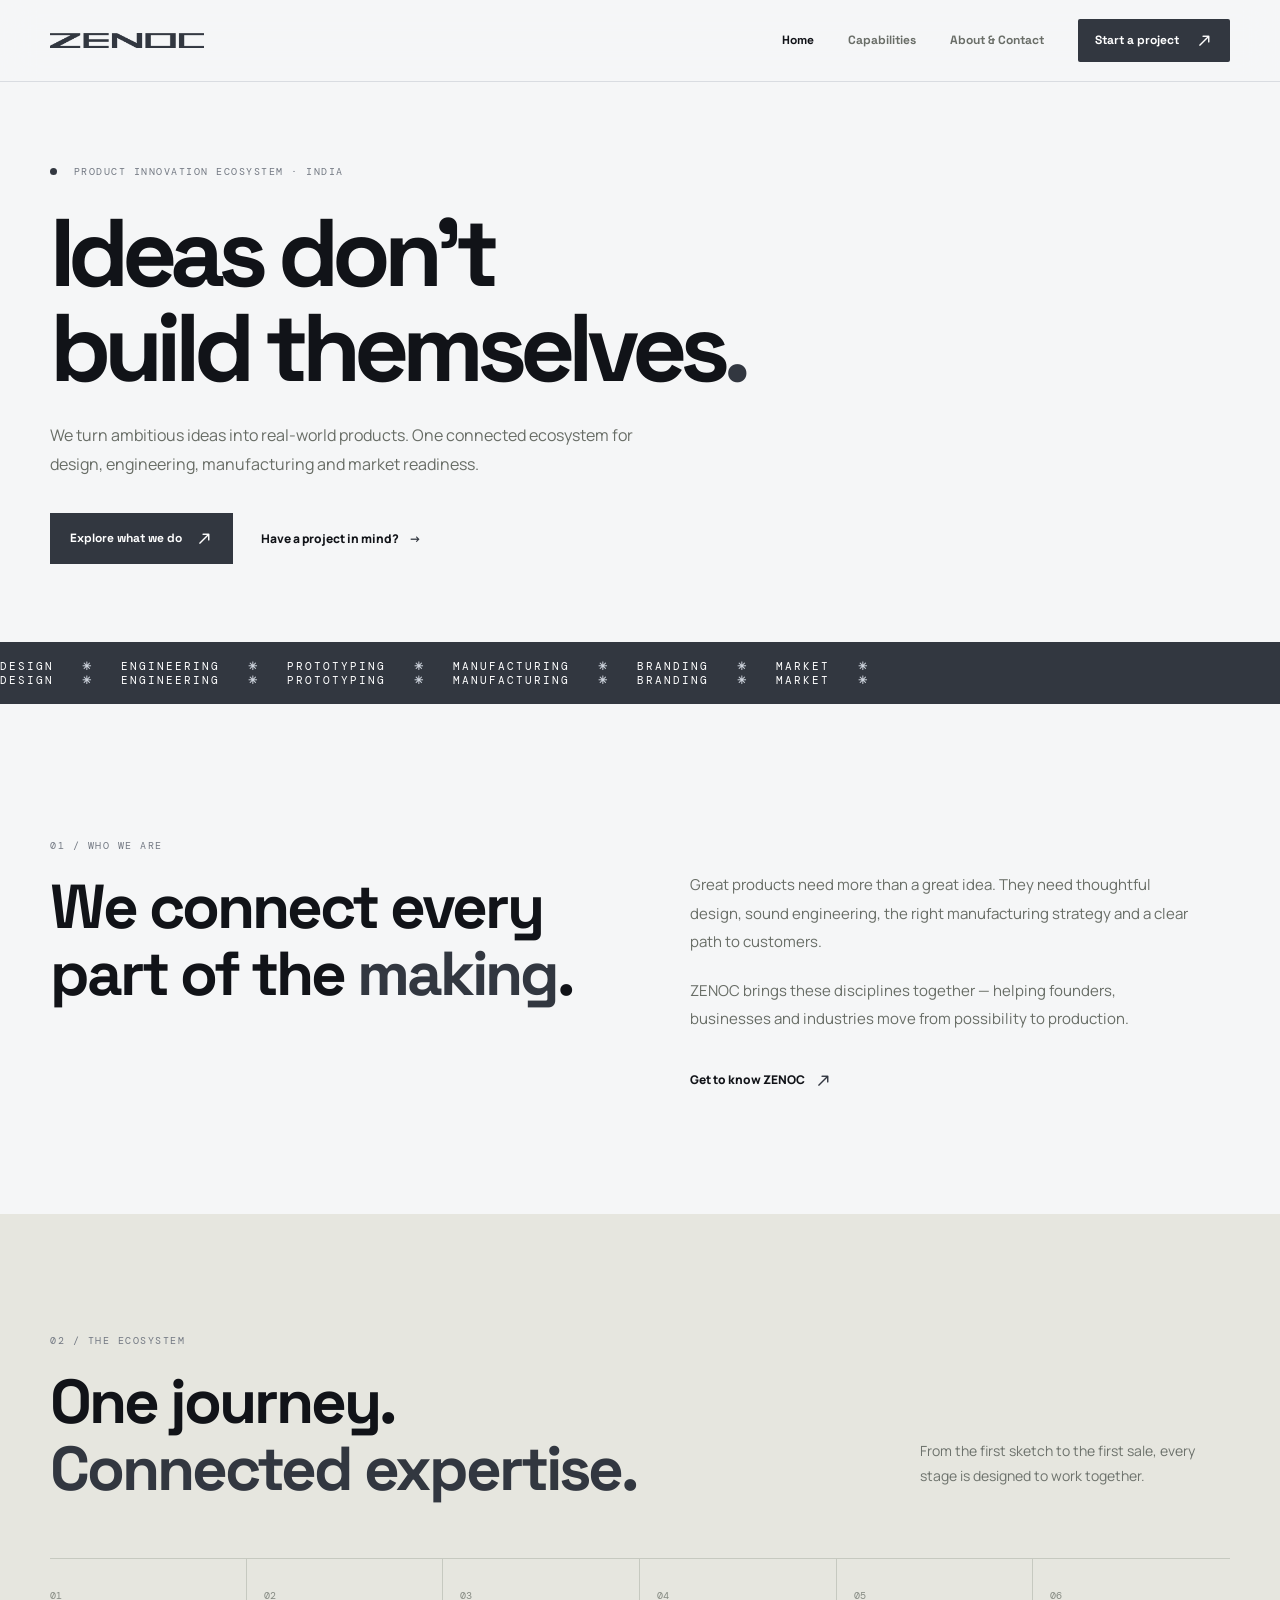
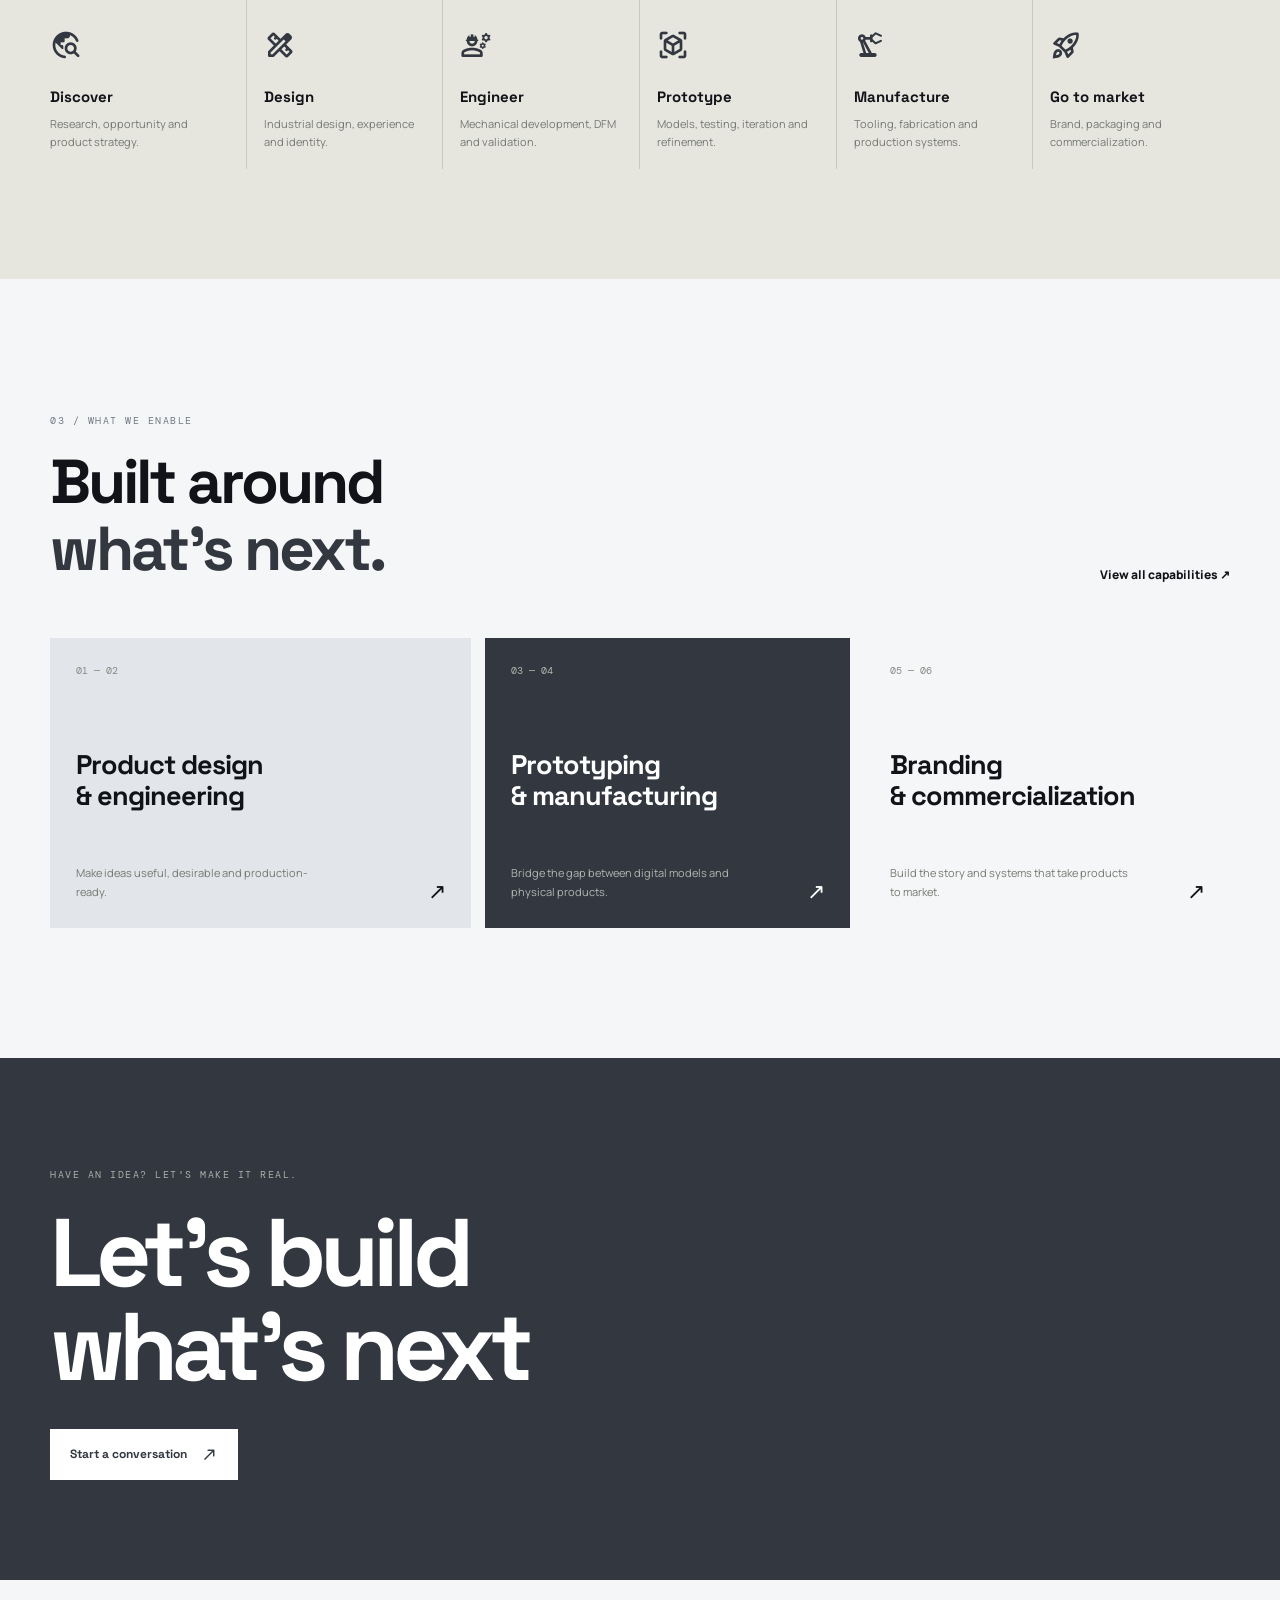
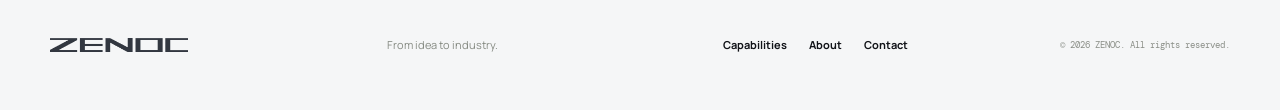
==== commit 14bbb233: "v3" ====
--- a/index.html
+++ b/index.html
@@ -19,7 +19,7 @@
     <div class="hero-actions"><a class="button button-dark" href="capabilities.html">Explore what we do <span class="material-symbols-rounded icon-inline" aria-hidden="true">north_east</span></a><a class="text-link" href="about.html#contact">Have a project in mind? <span>→</span></a></div>
   </div>
 </section>
-<section class="ticker"><div>DESIGN <b>✳</b> ENGINEERING <b>✳</b> PROTOTYPING <b>✳</b> MANUFACTURING <b>✳</b> BRANDING <b>✳</b> MARKET <b>✳</b> DESIGN <b>✳</b> ENGINEERING <b>✳</b></div></section>
+<section class="ticker" aria-label="ZENOC capabilities"><div class="ticker-track"><div class="ticker-group"><span>DESIGN</span><b>✳</b><span>ENGINEERING</span><b>✳</b><span>PROTOTYPING</span><b>✳</b><span>MANUFACTURING</span><b>✳</b><span>BRANDING</span><b>✳</b><span>MARKET</span><b>✳</b></div><div class="ticker-group" aria-hidden="true"><span>DESIGN</span><b>✳</b><span>ENGINEERING</span><b>✳</b><span>PROTOTYPING</span><b>✳</b><span>MANUFACTURING</span><b>✳</b><span>BRANDING</span><b>✳</b><span>MARKET</span><b>✳</b></div></div></section>
 <section class="section wrap intro-section"><div><p class="eyebrow">01 / WHO WE ARE</p><h2>We connect every<br>part of the <em>making</em>.</h2></div><div class="intro-text"><p>Great products need more than a great idea. They need thoughtful design, sound engineering, the right manufacturing strategy and a clear path to customers.</p><p>ZENOC brings these disciplines together — helping founders, businesses and industries move from possibility to production.</p><a class="arrow-link" href="about.html">Get to know ZENOC <span class="material-symbols-rounded icon-inline" aria-hidden="true">north_east</span></a></div></section>
 <section class="ecosystem-section"><div class="wrap"><div class="section-heading"><div><p class="eyebrow">02 / THE ECOSYSTEM</p><h2>One journey.<br><em>Connected expertise.</em></h2></div><p>From the first sketch to the first sale, every stage is designed to work together.</p></div>
 <div class="journey">
@@ -31,7 +31,7 @@
   <div class="journey-step"><span>06</span><div class="step-icon"><span class="material-symbols-rounded step-material-icon" aria-hidden="true">rocket_launch</span></div><h3>Go to market</h3><p>Brand, packaging and commercialization.</p></div>
 </div></div></section>
 <section class="section wrap capabilities-preview"><div class="section-heading"><div><p class="eyebrow">03 / WHAT WE ENABLE</p><h2>Built around<br><em>what's next.</em></h2></div><a class="arrow-link" href="capabilities.html">View all capabilities ↗</a></div>
-<div class="cap-grid"><a class="cap-card cap-large" href="capabilities.html"><span class="card-no">01 — 02</span><h3>Product design<br>& engineering</h3><p>Make ideas useful, desirable and production-ready.</p><span class="card-arrow">↗</span></a><a class="cap-card cap-dark" href="capabilities.html"><span class="card-no">03 — 04</span><h3>Prototyping<br>& manufacturing</h3><p>Bridge the gap between digital models and physical products.</p><span class="card-arrow">↗</span></a><a class="cap-card cap-orange" href="capabilities.html"><span class="card-no">05 — 06</span><h3>Branding<br>& commercialization</h3><p>Build the story and systems that take products to market.</p><span class="card-arrow">↗</span></a></div></section>
+<div class="cap-grid"><a class="cap-card cap-large" href="capabilities.html"><span class="card-no">01 — 02</span><h3>Product design<br>& engineering</h3><p>Make ideas useful, desirable and production-ready.</p><span class="card-arrow">↗</span></a><a class="cap-card cap-dark" href="capabilities.html"><span class="card-no">03 — 04</span><h3>Prototyping<br>& manufacturing</h3><p>Bridge the gap between digital models and physical products.</p><span class="card-arrow">↗</span></a><a class="cap-card cap-light" href="capabilities.html"><span class="card-no">05 — 06</span><h3>Branding<br>& commercialization</h3><p>Build the story and systems that take products to market.</p><span class="card-arrow">↗</span></a></div></section>
 <section class="cta-band"><div class="wrap cta-inner"><p class="eyebrow">HAVE AN IDEA? LET'S MAKE IT REAL.</p><h2>Let's build<br>what's next<span class="accent">.</span></h2><a class="button button-light" href="about.html#contact">Start a conversation <span class="material-symbols-rounded icon-inline" aria-hidden="true">north_east</span></a></div></section>
 </main>
 <footer class="footer wrap"><a class="brand logo-brand" href="index.html"><img src="zenoc-logo.png" alt="ZENOC"></a><p>From idea to industry.</p><div class="footer-links"><a href="capabilities.html">Capabilities</a><a href="about.html">About</a><a href="about.html#contact">Contact</a></div><small>© <span id="year"></span> ZENOC. All rights reserved.</small></footer>
